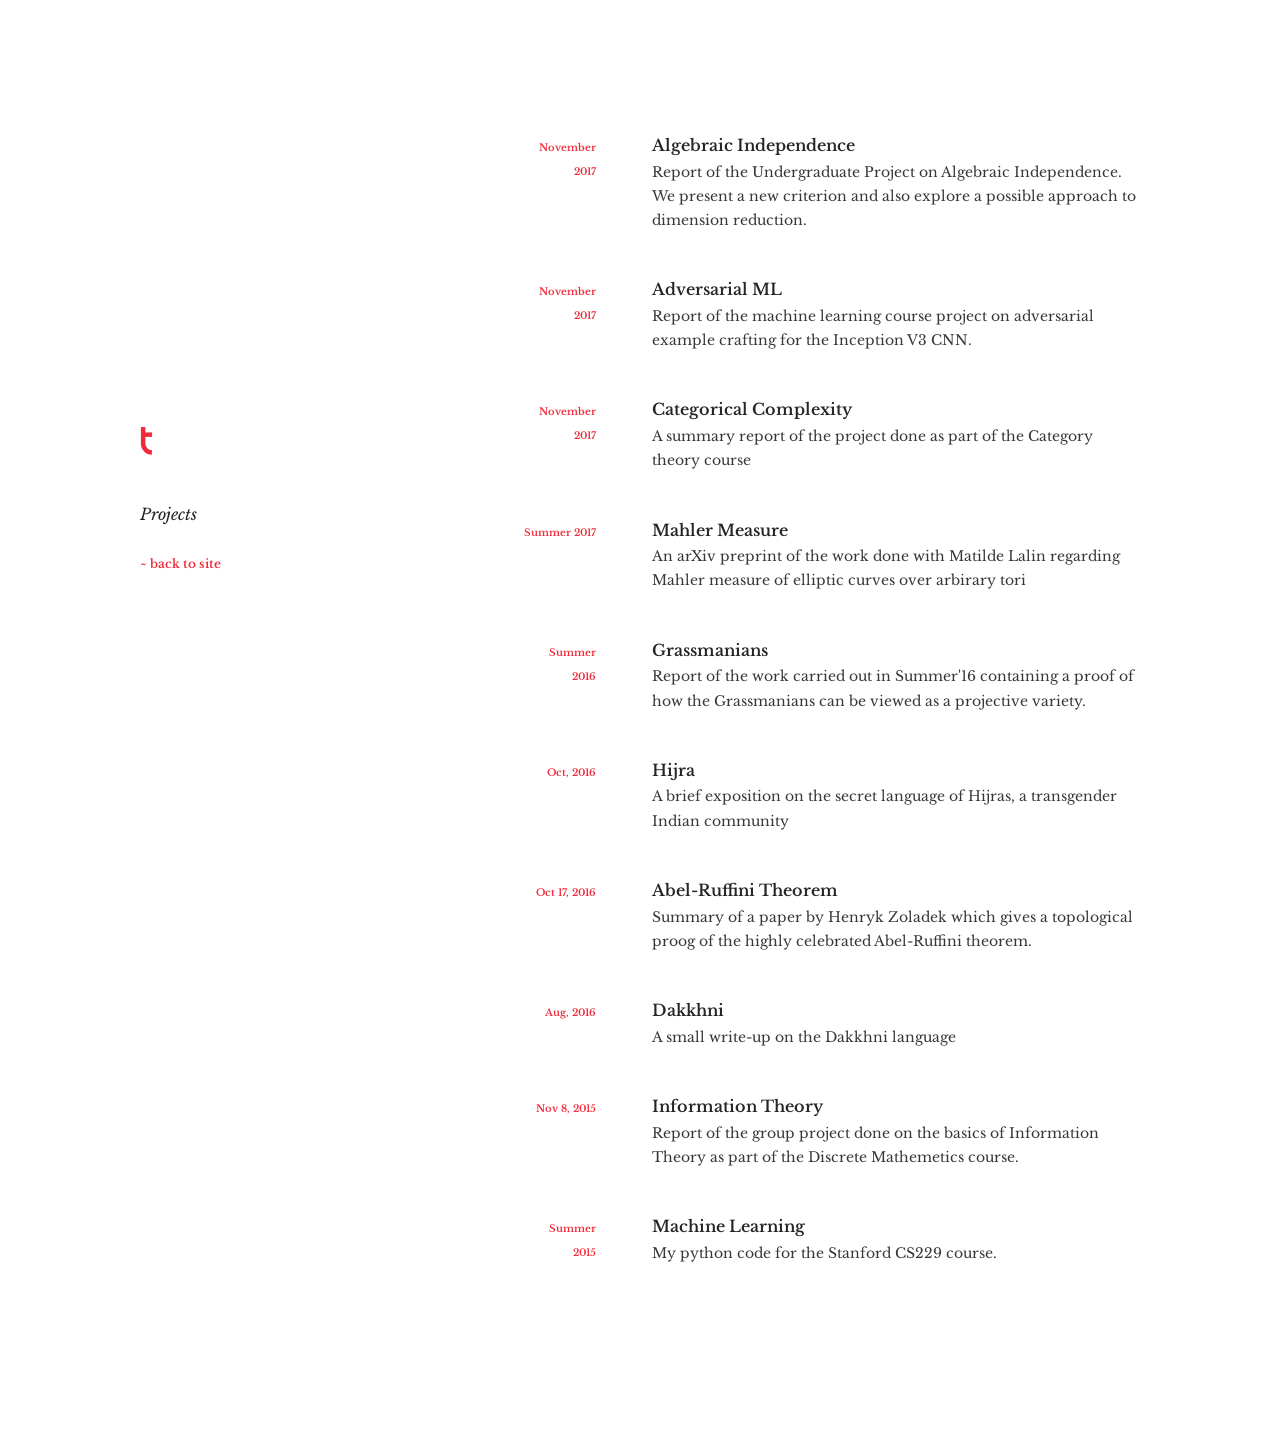
==== projects.html @ c18aa19c "Init" ====
<!DOCTYPE html>
<html lang=en">
  <head>
              <!-- Global site tag (gtag.js) - Google Analytics -->
<script async src="https://www.googletagmanager.com/gtag/js?id=UA-112183152-1"></script>
<script>
  window.dataLayer = window.dataLayer || [];
  function gtag(){dataLayer.push(arguments);}
  gtag('js', new Date());

  gtag('config', 'UA-112183152-1');
</script>
                                                                              
  <meta charset="utf-8">
  <meta http-equiv="X-UA-Compatible" content="IE=edge">
  <meta name="viewport" content="width=device-width, initial-scale=1">
  <meta name="description" content="">
  <meta name="author" content="Tushant Mittal">
  <title>Projects-Tushant Mittal</title>


  <meta property="og:title" content="What&#39;s in a name?">
  <meta property="og:description" content="">
  <meta property="og:url" content="https://mittaltushant.github.io/projects.html">
  
    <meta property="og:type" content="article">
  

  
    <meta property="article:published_time" content="2017-01-05T00:00:00+00:00">
  

  
    <meta name="twitter:site" content="@mittaltushant">
  

  <link rel="icon" type="image/png" href="/favicon-32x32.png" sizes="32x32">
  <link rel="icon" type="image/png" href="/favicon-16x16.png" sizes="16x16">

  <link rel="canonical" href="projects.html">
  <link href="https://maxcdn.bootstrapcdn.com/font-awesome/4.7.0/css/font-awesome.min.css" rel="stylesheet">
  <link href="https://fonts.googleapis.com/css?family=Inconsolata:400,700|Libre+Baskerville:400,400i,700" rel="stylesheet">
  <link rel="stylesheet" href="tushant.css">


</head>

  <body>
    <div class="wrapper">
      <header>
  <div class="logo">
    <a href="http://mittaltushant.github.io">
    <svg aria-hidden="true" role="img" width="46" height="61" viewBox="0 0 103 136" cwidth="46" height="61" viewBox="0 0 103 136"lass="letter letter-t letter-1" style="opacity: 1; transition: opacity 1s;"><path d="m 27 57 m 0 -20 a 20 20 0 1 1 0 40 a 20 20 0 1 1 0 -40" stroke-width="10" stroke-linecap="butt" stroke="#F22939" fill="none" style="stroke-dashoffset: 251.363; stroke-dasharray: 125.681, 188.522, 32.4204;"></path><path d="m 7 0 l 0 114" stroke-width="10" stroke-linecap="butt" stroke="#F22939" fill="none" style="stroke-dashoffset: 228; stroke-dasharray: 114, 134, 37;"></path><path d="m 0 37 l 54 0" stroke-width="10" stroke-linecap="butt" stroke="#F22939" fill="none" style="stroke-dashoffset: 108; stroke-dasharray: 54, 61, 20;"></path></svg></a> 
    <div class="under under-small">
      <h2 itemprop="name headline"><em>Projects</em></h2>
      <a class="back accent" href="http://mittaltushant.github.io">~ back to site</a>
    </div>
  </div>
  <hr />
</header>
<main>
<ul>


   <li>
        <a class="post" href="projects/ugp.pdf">
          <span class="accent fixed-date">November  2017</span>
          <div class="post-details">
            <h2>Algebraic Independence</h2>
            <p class="excerpt">Report of the Undergraduate Project on Algebraic Independence. We present a new criterion and also explore a possible approach to dimension reduction.</p>
          </div>
        </a>
      </li>

    <li>
        <a class="post" href="projects/ml_report.pdf">
          <span class="accent fixed-date">November  2017</span>
          <div class="post-details">
            <h2>Adversarial ML</h2>
            <p class="excerpt"> Report of the machine learning course project on adversarial example crafting for the Inception V3 CNN. </p>
          </div>
        </a>
      </li>

      <li>
        <a class="post" href="projects/category.pdf">
          <span class="accent fixed-date">November 2017</span>
          <div class="post-details">
            <h2>Categorical Complexity</h2>
            <p class="excerpt">A summary report of the project done as part of the Category theory course </p>
          </div>
        </a>
      </li>
      
      <li>
        <a class="post" href="projects/mahler.pdf">
          <span class="accent fixed-date">Summer 2017</span>
          <div class="post-details">
            <h2>Mahler Measure </h2>
            <p class="excerpt"> An arXiv preprint of the work done with  Matilde Lalin regarding Mahler measure of elliptic curves over arbirary tori</p>
          </div>
        </a>
      </li>
            
      <li>
        <a class="post" href="projects/grassmanians.pdf">
          <span class="accent fixed-date">Summer 2016</span>
          <div class="post-details">
            <h2>Grassmanians</h2>
            <p class="excerpt">Report of the work carried out in Summer'16 containing a proof of how the Grassmanians can be viewed as a projective variety. </p>
          </div>
        </a>
      </li>
        
<li>
        <a class="post" href="projects/hijra.pdf">
          <span class="accent fixed-date">Oct, 2016</span>
          <div class="post-details">
            <h2>Hijra</h2>
            <p class="excerpt"> A brief exposition on the secret language of Hijras, a transgender Indian community </p>
          </div>
        </a>
      </li>

  
      <li>
        <a class="post" href="projects/abel.pdf">
          <span class="accent fixed-date">Oct 17, 2016</span>
          <div class="post-details">
            <h2>Abel-Ruffini Theorem</h2>
            <p class="excerpt">Summary of a paper by Henryk Zoladek which gives a topological proog of the highly celebrated Abel-Ruffini theorem. </p>
          </div>
        </a>
      </li>

      <li>
        <a class="post" href="projects/dakkhni.pdf">
          <span class="accent fixed-date">Aug, 2016</span>
          <div class="post-details">
            <h2>Dakkhni</h2>
            <p class="excerpt"> A small write-up on the Dakkhni language </p>
          </div>
        </a>
      </li>


       <li>
        <a class="post" href="projects/info.pdf">
          <span class="accent fixed-date">Nov 8, 2015</span>
          <div class="post-details">
            <h2>Information Theory</h2>
            <p class="excerpt">Report of the group project done on the basics of Information Theory as part of the Discrete Mathemetics course.  </p>
          </div>
        </a>
      </li>

    

      <li>
        <a class="post" href="https://github.com/mittaltushant/stanford-ml">
          <span class="accent fixed-date">Summer 2015</span>
          <div class="post-details">
            <h2>Machine Learning</h2>
            <p class="excerpt"> My python code for the Stanford CS229 course. </p>
          </div>
        </a>
      </li>

      
      
    
    
    
  </ul>
</main>

    </div>
        <script src="js/t.js"></script>

  </body>
</html>
---- tushant.css ----
.highlight .hll {
  background-color: #FCF8C6; }

.highlight .c {
  color: #8F9493;
  font-style: italic; }

/* Comment */
.highlight .err {
  color: #F22939;
  background-color: #e3d2d2; }

/* Error */
.highlight .k {
  color: #242525;
  font-weight: bold; }

/* Keyword */
.highlight .o {
  color: #242525;
  font-weight: bold; }

/* Operator */
.highlight .cm {
  color: #8F9493;
  font-style: italic; }

/* Comment.Multiline */
.highlight .cp {
  color: #999999;
  font-weight: bold;
  font-style: italic; }

/* Comment.Preproc */
.highlight .c1 {
  color: #8F9493;
  font-style: italic; }

/* Comment.Single */
.highlight .cs {
  color: #999999;
  font-weight: bold;
  font-style: italic; }

/* Comment.Special */
.highlight .gd {
  color: #242525;
  background-color: #ffdddd; }

/* Generic.Deleted */
.highlight .ge {
  color: #242525;
  font-style: italic; }

/* Generic.Emph */
.highlight .gr {
  color: #DC2634; }

/* Generic.Error */
.highlight .gh {
  color: #999999; }

/* Generic.Heading */
.highlight .gi {
  color: #242525;
  background-color: #ddffdd; }

/* Generic.Inserted */
.highlight .go {
  color: #888888; }

/* Generic.Output */
.highlight .gp {
  color: #555555; }

/* Generic.Prompt */
.highlight .gs {
  font-weight: bold; }

/* Generic.Strong */
.highlight .gu {
  color: #aaaaaa; }

/* Generic.Subheading */
.highlight .gt {
  color: #DC2634; }

/* Generic.Traceback */
.highlight .kc {
  color: #242525;
  font-weight: bold; }

/* Keyword.Constant */
.highlight .kd {
  color: #242525;
  font-weight: bold; }

/* Keyword.Declaration */
.highlight .kn {
  color: #242525;
  font-weight: bold; }

/* Keyword.Namespace */
.highlight .kp {
  color: #242525;
  font-weight: bold; }

/* Keyword.Pseudo */
.highlight .kr {
  color: #242525;
  font-weight: bold; }

/* Keyword.Reserved */
.highlight .kt {
  color: #404E7C;
  font-weight: bold; }

/* Keyword.Type */
.highlight .m {
  color: #39A2AE; }

/* Literal.Number */
.highlight .s {
  color: #EF2D56; }

/* Literal.String */
.highlight .na {
  color: #118B89; }

/* Name.Attribute */
.highlight .nb {
  color: #0582CA; }

/* Name.Builtin */
.highlight .nc {
  color: #404E7C;
  font-weight: bold; }

/* Name.Class */
.highlight .no {
  color: #118B89; }

/* Name.Constant */
.highlight .nd {
  color: #40403D;
  font-weight: bold; }

/* Name.Decorator */
.highlight .ni {
  color: #4A194C; }

/* Name.Entity */
.highlight .ne {
  color: #DC2634;
  font-weight: bold; }

/* Name.Exception */
.highlight .nf {
  color: #DC2634;
  font-weight: bold; }

/* Name.Function */
.highlight .nl {
  color: #DC2634;
  font-weight: bold; }

/* Name.Label */
.highlight .nn {
  color: #555555; }

/* Name.Namespace */
.highlight .nt {
  color: #1D2E73; }

/* Name.Tag */
.highlight .nv {
  color: #118B89; }

/* Name.Variable */
.highlight .ow {
  color: #242525;
  font-weight: bold; }

/* Operator.Word */
.highlight .w {
  color: #bbbbbb; }

/* Text.Whitespace */
.highlight .mf {
  color: #39A2AE; }

/* Literal.Number.Float */
.highlight .mh {
  color: #39A2AE; }

/* Literal.Number.Hex */
.highlight .mi {
  color: #39A2AE; }

/* Literal.Number.Integer */
.highlight .mo {
  color: #39A2AE; }

/* Literal.Number.Oct */
.highlight .sb {
  color: #EF2D56; }

/* Literal.String.Backtick */
.highlight .sc {
  color: #EF2D56; }

/* Literal.String.Char */
.highlight .sd {
  color: #EF2D56; }

/* Literal.String.Doc */
.highlight .s2 {
  color: #EF2D56; }

/* Literal.String.Double */
.highlight .se {
  color: #EF2D56; }

/* Literal.String.Escape */
.highlight .sh {
  color: #EF2D56; }

/* Literal.String.Heredoc */
.highlight .si {
  color: #EF2D56; }

/* Literal.String.Interpol */
.highlight .sx {
  color: #EF2D56; }

/* Literal.String.Other */
.highlight .sr {
  color: #5AA361; }

/* Literal.String.Regex */
.highlight .s1 {
  color: #EF2D56; }

/* Literal.String.Single */
.highlight .ss {
  color: #320D6D; }

/* Literal.String.Symbol */
.highlight .bp {
  color: #999999; }

/* Name.Builtin.Pseudo */
.highlight .vc {
  color: #118B89; }

/* Name.Variable.Class */
.highlight .vg {
  color: #118B89; }

/* Name.Variable.Global */
.highlight .vi {
  color: #118B89; }

/* Name.Variable.Instance */
.highlight .il {
  color: #39A2AE; }

/* Literal.Number.Integer.Long */
html {
  box-sizing: border-box; }

*,
*:before,
*:after {
  box-sizing: inherit; }

body,
html {
  height: 100%;
  margin: 0;
  padding: 0; }

body {
  color: #363838;
  font-family: "Libre Baskerville", serif; }

ul {
  list-style: none;
  margin: 0;
  padding: 0; }

li {
  margin: 0;
  padding: 0; }

.wrapper {
  margin: 0 auto;
  max-width: 1000px;
  min-height: 100%; }

h1,
h2 {
  color: #242525;
  margin: 0; }

h1 {
  font-size: 20px;
  letter-spacing: .5px;
  line-height: 1.73; }

h2 {
  font-size: 16px;
  font-weight: 600;
  line-height: 1.73; }

em {
  font-weight: 400; }

a {
  color: inherit;
  text-decoration: none; }

.accent {
  color: #f22939; }

main {
  margin: 0 0 0 auto;
  padding: 132px 0;
  width: 616px; }
  @media only screen and (max-width: 1080px) {
    main {
      margin: 0 auto;
      padding: 40px 0; } }
  @media only screen and (max-width: 700px) {
    main {
      padding: 32px 16px;
      width: 100%; } }

.fixed-date {
  -ms-flex-negative: 0;
      flex-shrink: 0;
  font-size: 10px;
  font-weight: 600;
  line-height: 2.4;
  margin: 4px 0 0;
  text-align: right;
  width: 72px; }
  @media only screen and (max-width: 700px) {
    .fixed-date {
      margin: 7px 0 0;
      -webkit-box-ordinal-group: 3;
          -ms-flex-order: 2;
              order: 2;
      text-align: left;
      width: auto; } }
.icons {
  -ms-flex-negative: 0;
      flex-shrink: 0;
  font-size: 25px;
  font-weight: 600;
  line-height: 1.4;
  margin: 4px 9px 0;
  text-align: right;
  width: 72px; }
  @media only screen and (max-width: 700px) {
    .icons {
      margin: 7px 0 0;
      -webkit-box-ordinal-group: 3;
          -ms-flex-order: 2;
              order: 2;
      text-align: left;
      width: auto; } }

.date {
  font-size: 10px;
  font-weight: 400;
  line-height: 2.4;
  margin: 0; }
  @media only screen and (max-width: 700px) {
    .date {
      position: absolute;
      right: 16px;
      top: 16px; } }

.post {
  display: -webkit-box;
  display: -ms-flexbox;
  display: flex;
  -webkit-box-orient: horizontal;
  -webkit-box-direction: normal;
      -ms-flex-direction: row;
          flex-direction: row;
  -webkit-box-pack: justify;
      -ms-flex-pack: justify;
          justify-content: space-between;
  margin: 0 0 44px; }
  @media only screen and (max-width: 700px) {
    .post {
      -webkit-box-orient: vertical;
      -webkit-box-direction: normal;
          -ms-flex-direction: column;
              flex-direction: column; } }

.post-details {
  width: 488px; }
  @media only screen and (max-width: 700px) {
    .post-details {
      width: 100%; } }

.excerpt {
  font-size: 14px;
  line-height: 1.73;
  margin: 0; }

header {
  -webkit-box-align: center;
      -ms-flex-align: center;
          align-items: center;
  display: -webkit-box;
  display: -ms-flexbox;
  display: flex;
  height: 100vh;
  position: fixed; }
  @media only screen and (max-width: 1080px) {
    header {
      -webkit-box-align: stretch;
          -ms-flex-align: stretch;
              align-items: stretch;
      display: block;
      height: auto;
      position: static; } }

.logo {
  height: auto;
  position: relative; }
  @media only screen and (max-width: 1080px) {
    .logo {
      -webkit-box-align: center;
          -ms-flex-align: center;
              align-items: center;
      display: -webkit-box;
      display: -ms-flexbox;
      display: flex;
      margin: 56px auto 40px;
      width: 616px;
      padding: 56px 16px 0; }
       }
  @media only screen and (max-width: 700px) {
    .logo {
      margin: 0 0 24px;
      padding: 72px 16px 0;
      width: 100%; } }
  @media only screen and (max-width: 700px) {
    .logo.logo-closer-to-top-on-mobile {
      padding: 56px 16px 0; } }

hr {
  border: 0;
  display: none;
  height: 0;
  margin: 0; }
  @media only screen and (max-width: 1080px) {
    hr {
      background-color: #f22939;
      display: block;
      height: 1px;
      margin: 0 auto;
      width: 480px; } }
  @media only screen and (max-width: 700px) {
    hr {
      width: calc(100% - 168px); } }

.under {
  left: 0;
  position: absolute;
  width: 232px; }
  @media only screen and (max-width: 1080px) {
    .under {
      position: static;
      width: auto; } }

.under-large {
  top: 184px; }
  @media only screen and (max-width: 1080px) {
    .under-large {
      margin: 0 0 0 5px; } }
  @media only screen and (max-width: 700px) {
    .under-large {
      margin: 0 0 0 22px; } }

.under-small {
  top: 83px; }
  @media only screen and (max-width: 1080px) {
    .under-small {
      margin: 0 0 0 22px;
      padding: 0 68px 0 0; } }

article {
  font-size: 16px;
  line-height: 1.73;
  text-align: justify; }
  article h2 {
    color: #f22939;
    font-size: 20px;
    font-style: italic;
    font-weight: 400;
    margin: 0;
    padding: 28px 0; }
  article p {
    margin: 0 0 28px; }
  article a {
    color: #f22939; }

.social {
  -webkit-box-align: center;
      -ms-flex-align: center;
          align-items: center;
  display: -webkit-box;
  display: -ms-flexbox;
  display: flex;
  margin: 16px 0 0; }
  .social a {
    font-size: 16px;
    margin: 0 16px 0 0; }
    .social a.make-mail-smaller {
      font-size: 14px; }
  @media only screen and (max-width: 1080px) {
    .social {
      margin: 10px 0 0; } }

.back {
  display: block;
  font-size: 12px;
  font-weight: 600;
  line-height: 2;
  margin: 24px 0 0; }
  @media only screen and (max-width: 1080px) {
    .back {
      margin: 0;
      position: absolute;
      right: 0;
      top: 0; } }
  @media only screen and (max-width: 700px) {
    .back {
      left: 16px;
      right: auto;
      top: 16px; } }

.highlight {
  margin: 0 0 24px;
  padding: 0 0 0 52px; }
  .highlight pre {
    line-height: 20px;
    margin: 0;
    overflow: scroll; }
  .highlight code {
    font-family: "Inconsolata", monospace;
    font-size: 14px; }

svg {
  -ms-flex-negative: 0;
      flex-shrink: 0; }

      /* Animated t */
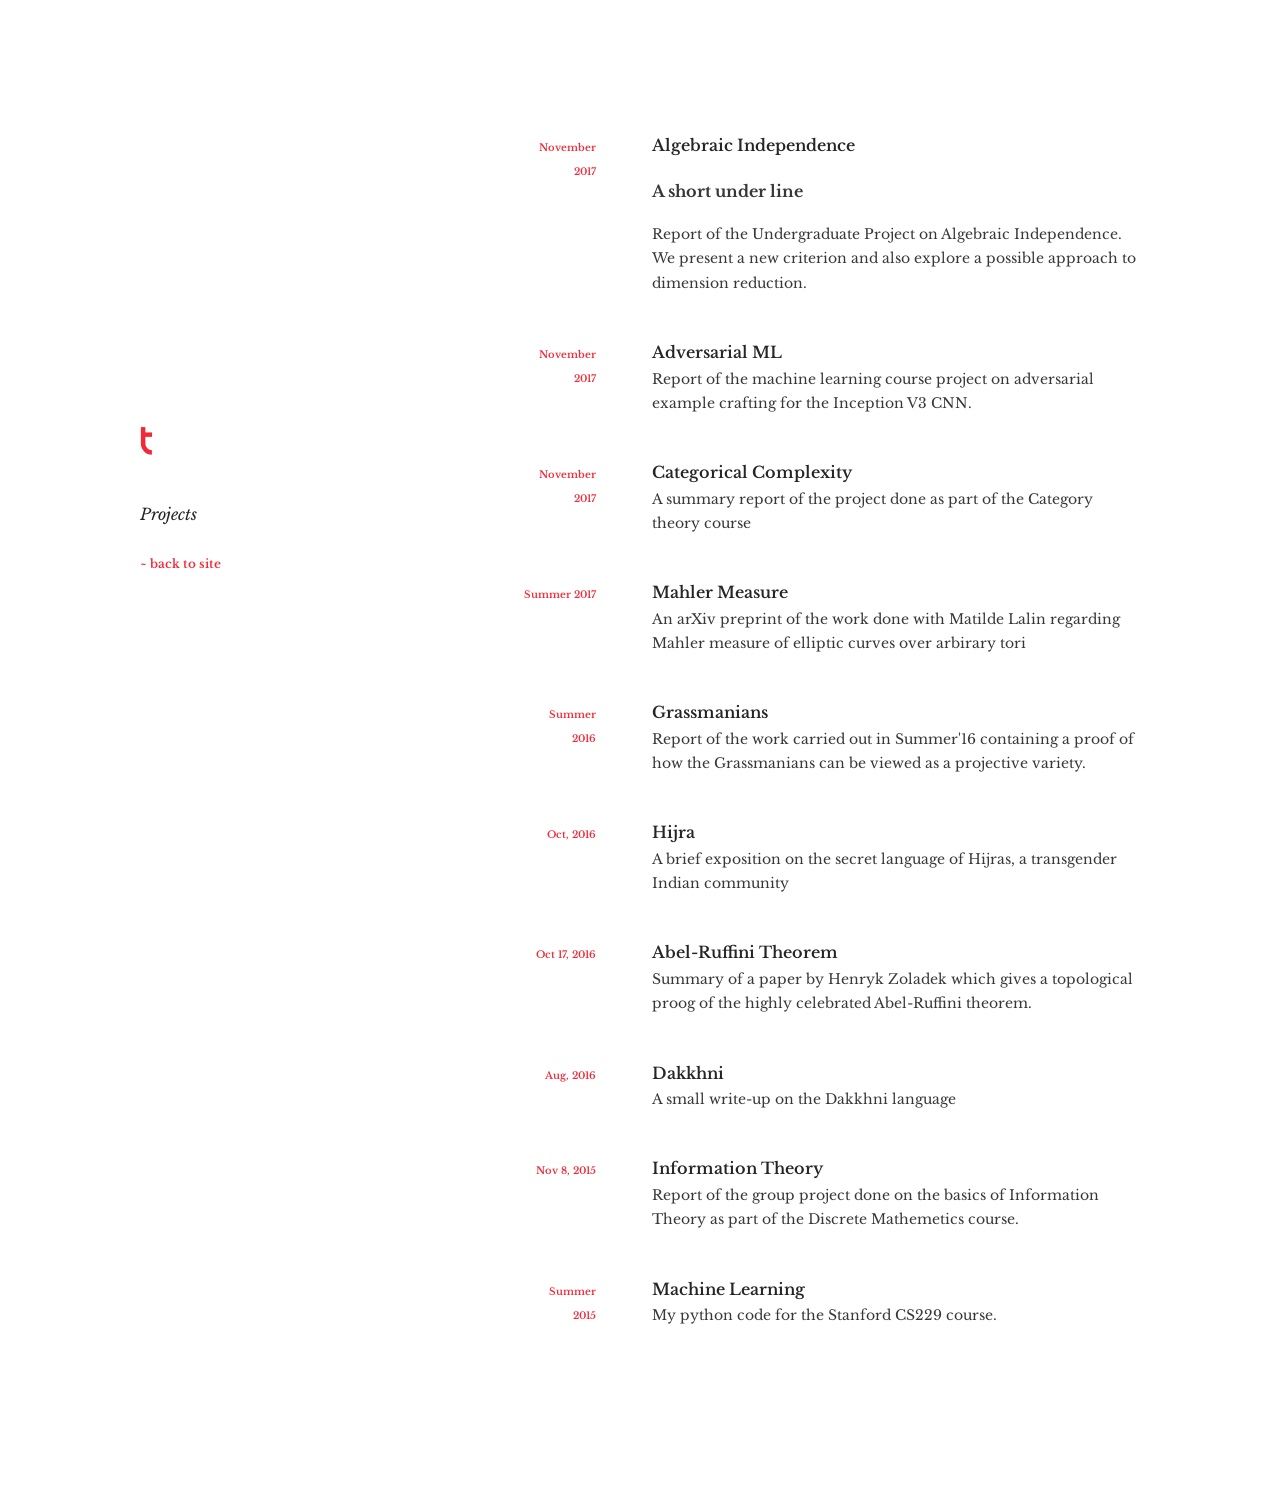
==== commit 603013c4: "Landing page.." ====
--- a/projects.html
+++ b/projects.html
@@ -68,6 +68,7 @@
           <span class="accent fixed-date">November  2017</span>
           <div class="post-details">
             <h2>Algebraic Independence</h2>
+            <h4>A short under line</h4>
             <p class="excerpt">Report of the Undergraduate Project on Algebraic Independence. We present a new criterion and also explore a possible approach to dimension reduction.</p>
           </div>
         </a>
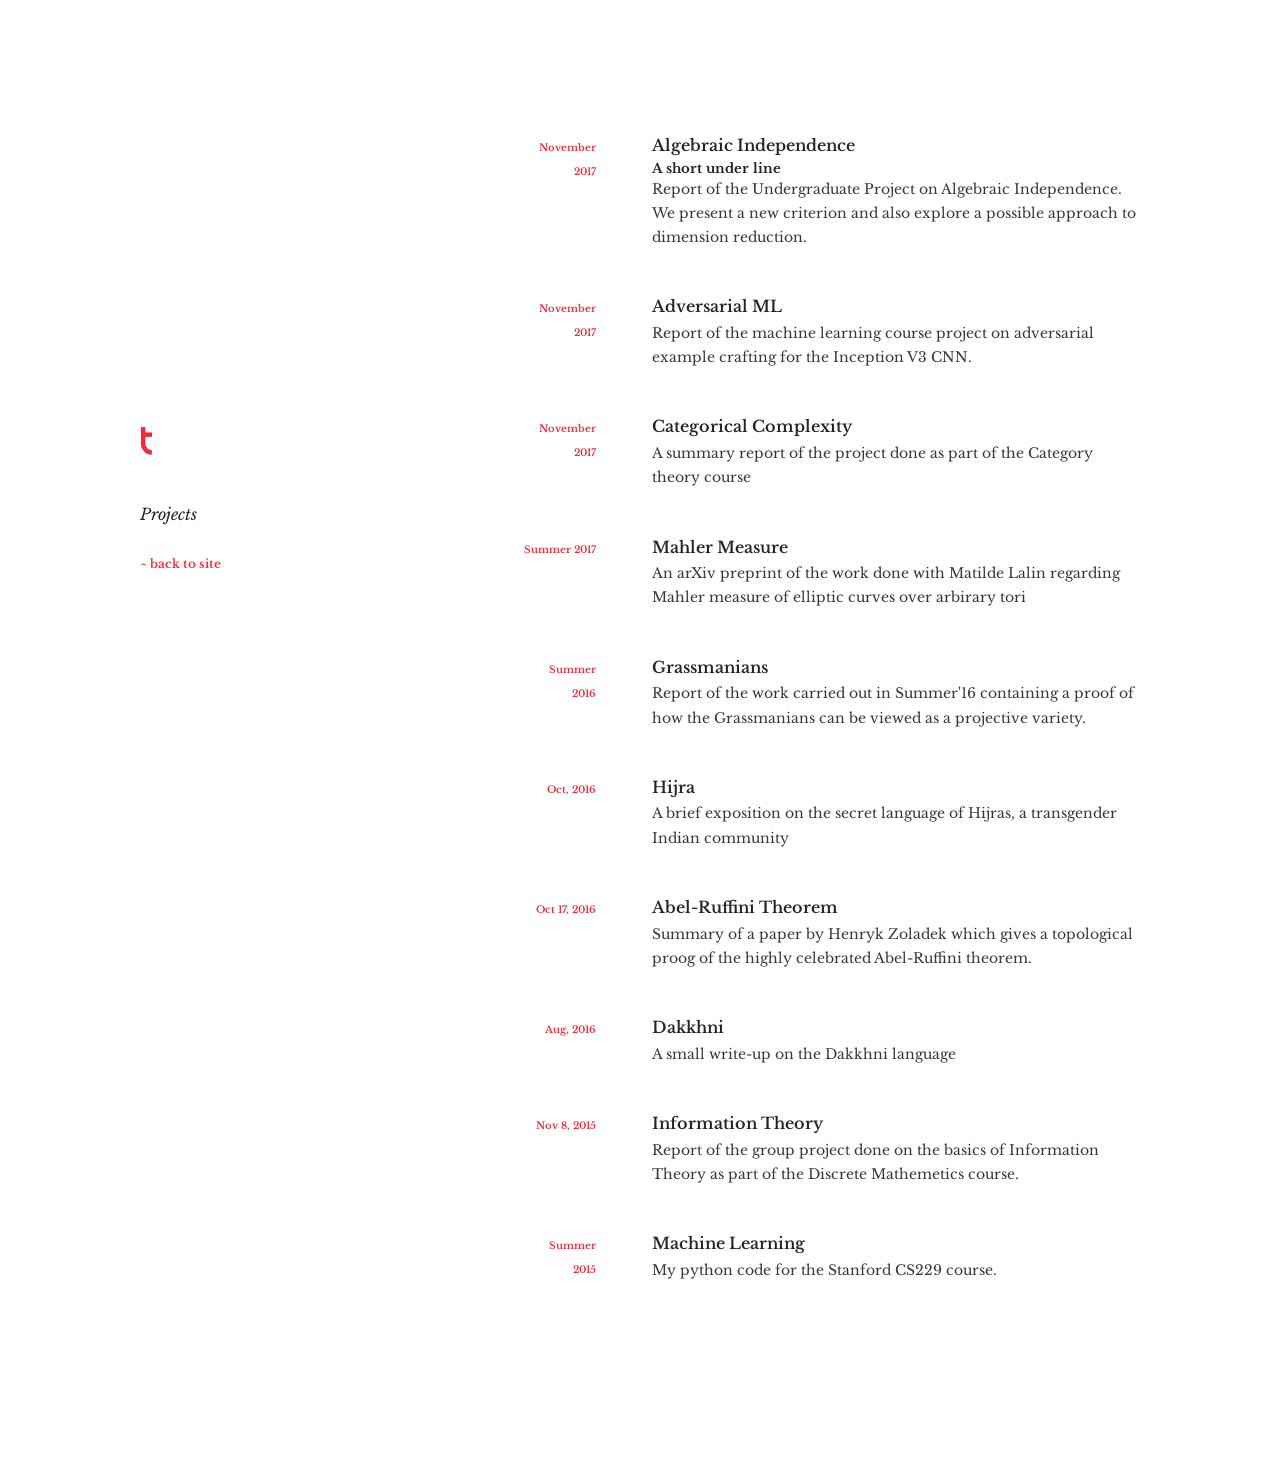
==== commit 7e41a89e: "Editing..." ====
--- a/projects.html
+++ b/projects.html
@@ -68,7 +68,7 @@
           <span class="accent fixed-date">November  2017</span>
           <div class="post-details">
             <h2>Algebraic Independence</h2>
-            <h4>A short under line</h4>
+            <h5>A short under line</h5>
             <p class="excerpt">Report of the Undergraduate Project on Algebraic Independence. We present a new criterion and also explore a possible approach to dimension reduction.</p>
           </div>
         </a>
--- a/tushant.css
+++ b/tushant.css
@@ -299,7 +299,7 @@
   min-height: 100%; }
 
 h1,
-h2 {
+h2,h5 {
   color: #242525;
   margin: 0; }
 
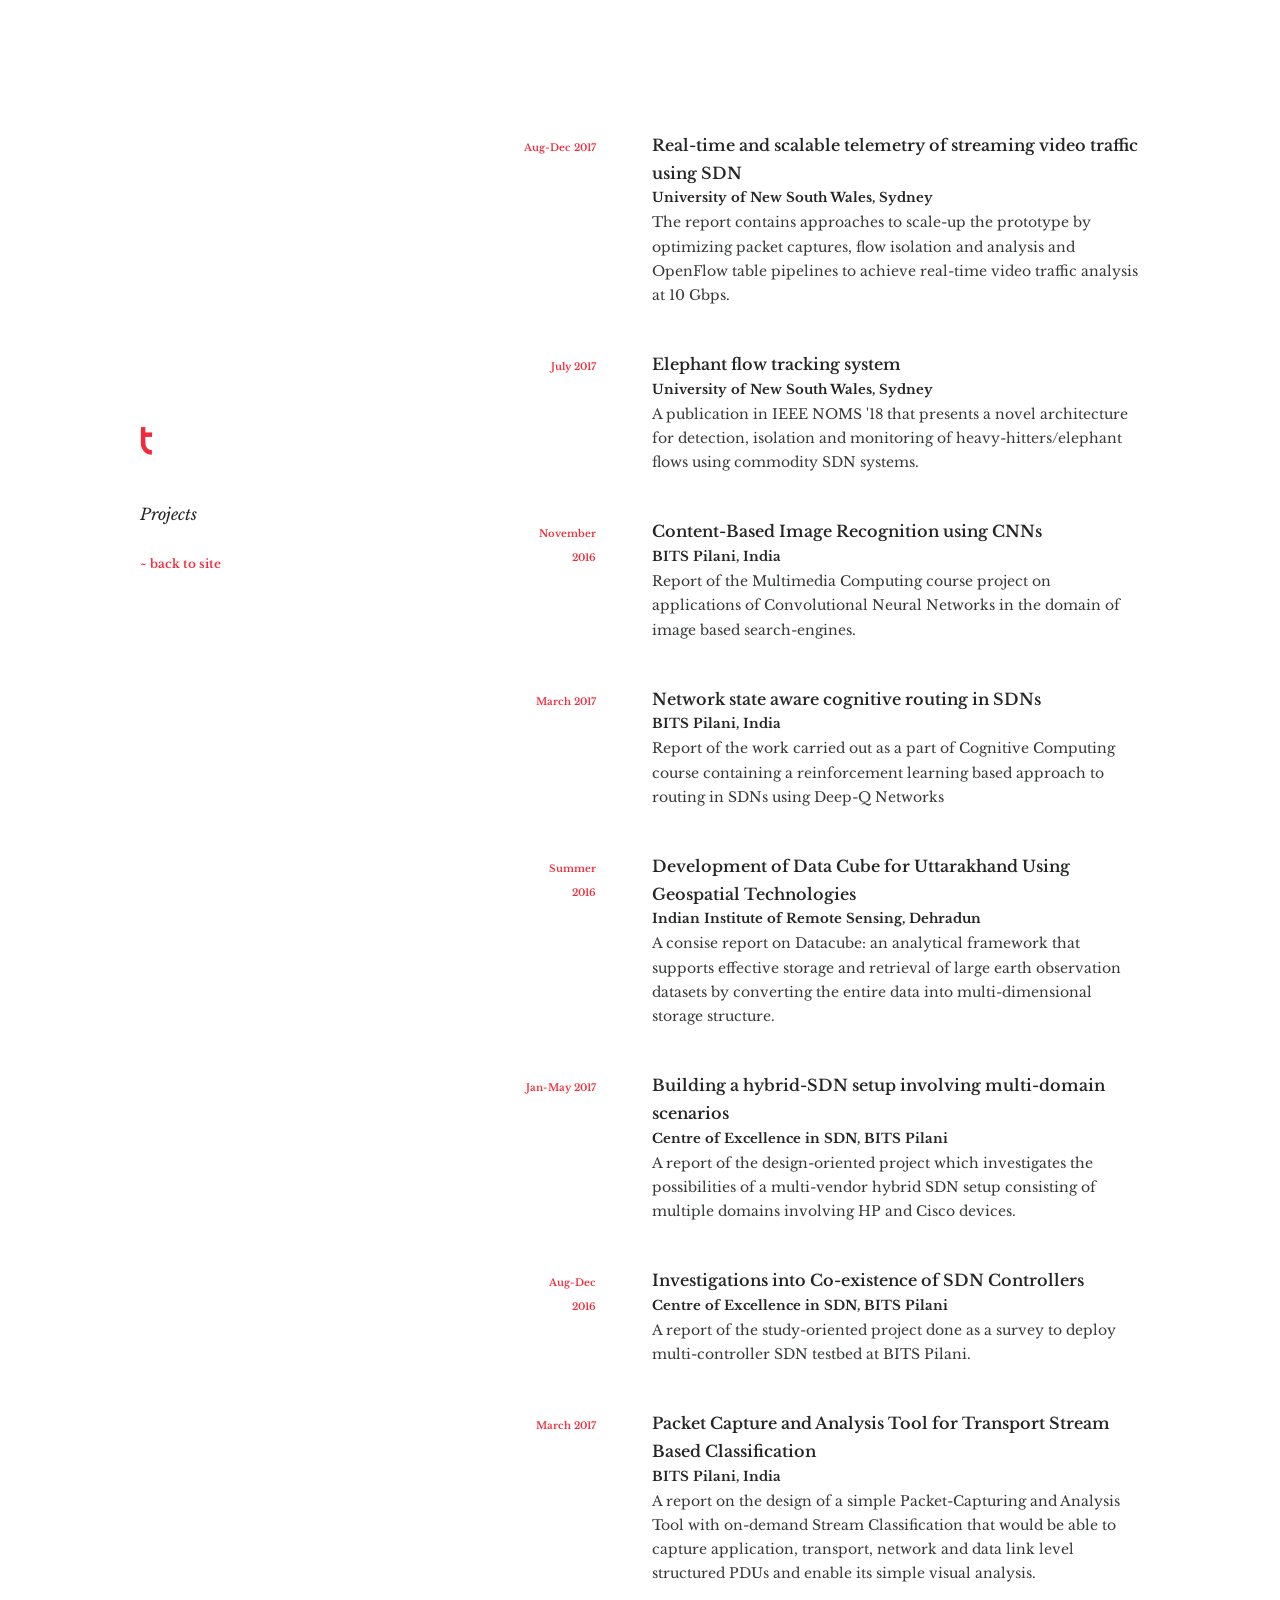
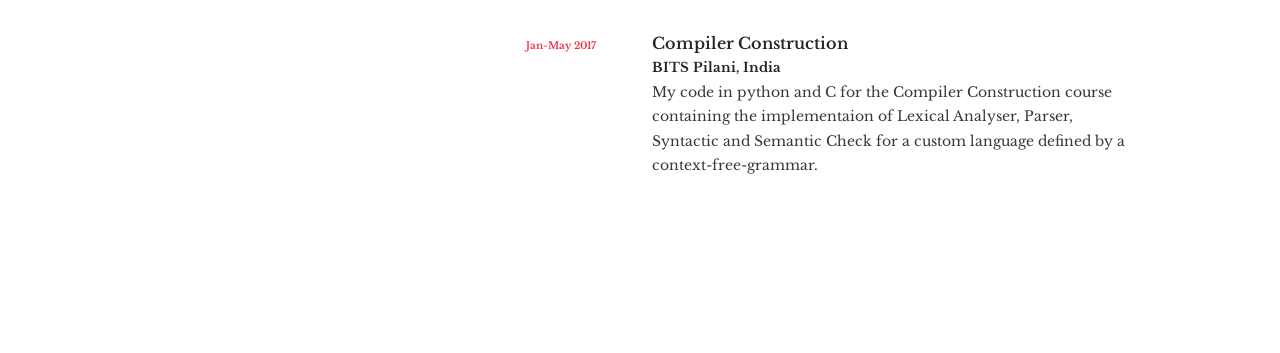
==== commit 5da7553d: "Editing..." ====
--- a/projects.html
+++ b/projects.html
@@ -64,106 +64,101 @@
 
 
    <li>
-        <a class="post" href="projects/ugp.pdf">
-          <span class="accent fixed-date">November  2017</span>
+        <a class="post" href="projects/thesis.pdf">
+          <span class="accent fixed-date">Aug-Dec 2017</span>
           <div class="post-details">
-            <h2>Algebraic Independence</h2>
-            <h5>A short under line</h5>
-            <p class="excerpt">Report of the Undergraduate Project on Algebraic Independence. We present a new criterion and also explore a possible approach to dimension reduction.</p>
+            <h2>Real-time and scalable telemetry of streaming video traffic using SDN</h2>
+            <h5>University of New South Wales, Sydney</h5>
+            <p class="excerpt">The report contains approaches to scale-up the prototype by optimizing packet captures, flow isolation and analysis and OpenFlow table pipelines to achieve real-time video traffic analysis at 10 Gbps.</p>
+          </div>
+        </a>
+      </li>
+
+  <li>
+        <a class="post" href="projects/noms.pdf">
+          <span class="accent fixed-date">July  2017</span>
+          <div class="post-details">
+            <h2>Elephant flow tracking system</h2>
+            <h5>University of New South Wales, Sydney</h5>
+            <p class="excerpt">A publication in IEEE NOMS '18 that presents a novel architecture for detection, isolation and monitoring of heavy-hitters/elephant flows using commodity SDN systems.</p>
           </div>
         </a>
       </li>
 
     <li>
-        <a class="post" href="projects/ml_report.pdf">
-          <span class="accent fixed-date">November  2017</span>
+        <a class="post" href="projects/cbir_cnn.pdf">
+          <span class="accent fixed-date">November  2016</span>
           <div class="post-details">
-            <h2>Adversarial ML</h2>
-            <p class="excerpt"> Report of the machine learning course project on adversarial example crafting for the Inception V3 CNN. </p>
+            <h2>Content-Based Image Recognition using CNNs</h2>
+            <h5>BITS Pilani, India</h5>
+            <p class="excerpt"> Report of the Multimedia Computing course project on applications of Convolutional Neural Networks in the domain of image based search-engines. </p>
           </div>
         </a>
       </li>
 
       <li>
-        <a class="post" href="projects/category.pdf">
-          <span class="accent fixed-date">November 2017</span>
+        <a class="post" href="projects/cognitive.pdf">
+          <span class="accent fixed-date">March 2017</span>
           <div class="post-details">
-            <h2>Categorical Complexity</h2>
-            <p class="excerpt">A summary report of the project done as part of the Category theory course </p>
-          </div>
-        </a>
-      </li>
-      
-      <li>
-        <a class="post" href="projects/mahler.pdf">
-          <span class="accent fixed-date">Summer 2017</span>
-          <div class="post-details">
-            <h2>Mahler Measure </h2>
-            <p class="excerpt"> An arXiv preprint of the work done with  Matilde Lalin regarding Mahler measure of elliptic curves over arbirary tori</p>
-          </div>
-        </a>
-      </li>
-            
-      <li>
-        <a class="post" href="projects/grassmanians.pdf">
-          <span class="accent fixed-date">Summer 2016</span>
-          <div class="post-details">
-            <h2>Grassmanians</h2>
-            <p class="excerpt">Report of the work carried out in Summer'16 containing a proof of how the Grassmanians can be viewed as a projective variety. </p>
-          </div>
-        </a>
-      </li>
-        
-<li>
-        <a class="post" href="projects/hijra.pdf">
-          <span class="accent fixed-date">Oct, 2016</span>
-          <div class="post-details">
-            <h2>Hijra</h2>
-            <p class="excerpt"> A brief exposition on the secret language of Hijras, a transgender Indian community </p>
-          </div>
-        </a>
-      </li>
-
-  
-      <li>
-        <a class="post" href="projects/abel.pdf">
-          <span class="accent fixed-date">Oct 17, 2016</span>
-          <div class="post-details">
-            <h2>Abel-Ruffini Theorem</h2>
-            <p class="excerpt">Summary of a paper by Henryk Zoladek which gives a topological proog of the highly celebrated Abel-Ruffini theorem. </p>
+            <h2>Network state aware cognitive routing in SDNs</h2>
+            <h5>BITS Pilani, India</h5>
+            <p class="excerpt">Report of the work carried out as a part of Cognitive Computing course containing a reinforcement learning based approach to routing in SDNs using Deep-Q Networks</p>
           </div>
         </a>
       </li>
 
       <li>
-        <a class="post" href="projects/dakkhni.pdf">
-          <span class="accent fixed-date">Aug, 2016</span>
+        <a class="post" href="projects/datacube.pdf">
+          <span class="accent fixed-date">Summer 2016</span>
           <div class="post-details">
-            <h2>Dakkhni</h2>
-            <p class="excerpt"> A small write-up on the Dakkhni language </p>
+            <h2>Development of Data Cube for Uttarakhand Using Geospatial Technologies</h2>
+            <h5>Indian Institute of Remote Sensing, Dehradun</h5>
+            <p class="excerpt">A consise report on Datacube: an analytical framework that supports effective storage and retrieval of large earth observation datasets by converting the entire data into multi-dimensional storage structure.</p>
           </div>
         </a>
       </li>
 
-
-       <li>
-        <a class="post" href="projects/info.pdf">
-          <span class="accent fixed-date">Nov 8, 2015</span>
+      <li>
+        <a class="post" href="projects/hybrid_sdn.pdf">
+          <span class="accent fixed-date">Jan-May 2017</span>
           <div class="post-details">
-            <h2>Information Theory</h2>
-            <p class="excerpt">Report of the group project done on the basics of Information Theory as part of the Discrete Mathemetics course.  </p>
+            <h2>Building a hybrid-SDN setup involving multi-domain scenarios </h2>
+            <h5>Centre of Excellence in SDN, BITS Pilani</h5>
+            <p class="excerpt"> A report of the design-oriented project which investigates the possibilities of a multi-vendor hybrid SDN setup consisting of multiple domains involving HP and Cisco devices.</p>
           </div>
         </a>
       </li>
 
-    
+      <li>
+        <a class="post" href="projects/coexistence.pdf">
+          <span class="accent fixed-date">Aug-Dec 2016</span>
+          <div class="post-details">
+            <h2>Investigations into Co-existence of SDN Controllers</h2>
+            <h5>Centre of Excellence in SDN, BITS Pilani</h5>
+            <p class="excerpt">A report of the study-oriented project done as a survey to deploy multi-controller SDN testbed at BITS Pilani.</p>
+          </div>
+        </a>
+      </li>
 
       <li>
-        <a class="post" href="https://github.com/mittaltushant/stanford-ml">
-          <span class="accent fixed-date">Summer 2015</span>
+        <a class="post" href="projects/packet.pdf">
+          <span class="accent fixed-date">March 2017</span>
           <div class="post-details">
-            <h2>Machine Learning</h2>
-            <p class="excerpt"> My python code for the Stanford CS229 course. </p>
+            <h2>Packet Capture and Analysis Tool for Transport Stream Based Classification</h2>
+            <h5>BITS Pilani, India</h5>
+            <p class="excerpt">A report on the design of a simple Packet-Capturing and Analysis Tool with on-demand Stream Classification that would be able to capture application, transport, network and data link level structured PDUs and enable its simple visual analysis.</p>
+          </div>
+        </a>
+      </li>
+      
+        
+      <li>
+        <a class="post" href="https://github.com/sharat910/Compiler-Construction">
+          <span class="accent fixed-date">Jan-May 2017</span>
+          <div class="post-details">
+            <h2>Compiler Construction</h2>
+            <h5>BITS Pilani, India</h5>
+            <p class="excerpt"> My code in python and C for the Compiler Construction course containing the implementaion of Lexical Analyser, Parser, Syntactic and Semantic Check for a custom language defined by a context-free-grammar.</p>
           </div>
         </a>
       </li>
--- a/tushant.css
+++ b/tushant.css
@@ -311,6 +311,9 @@
 h2 {
   font-size: 16px;
   font-weight: 600;
+  line-height: 1.73; }
+
+h5 {
   line-height: 1.73; }
 
 em {
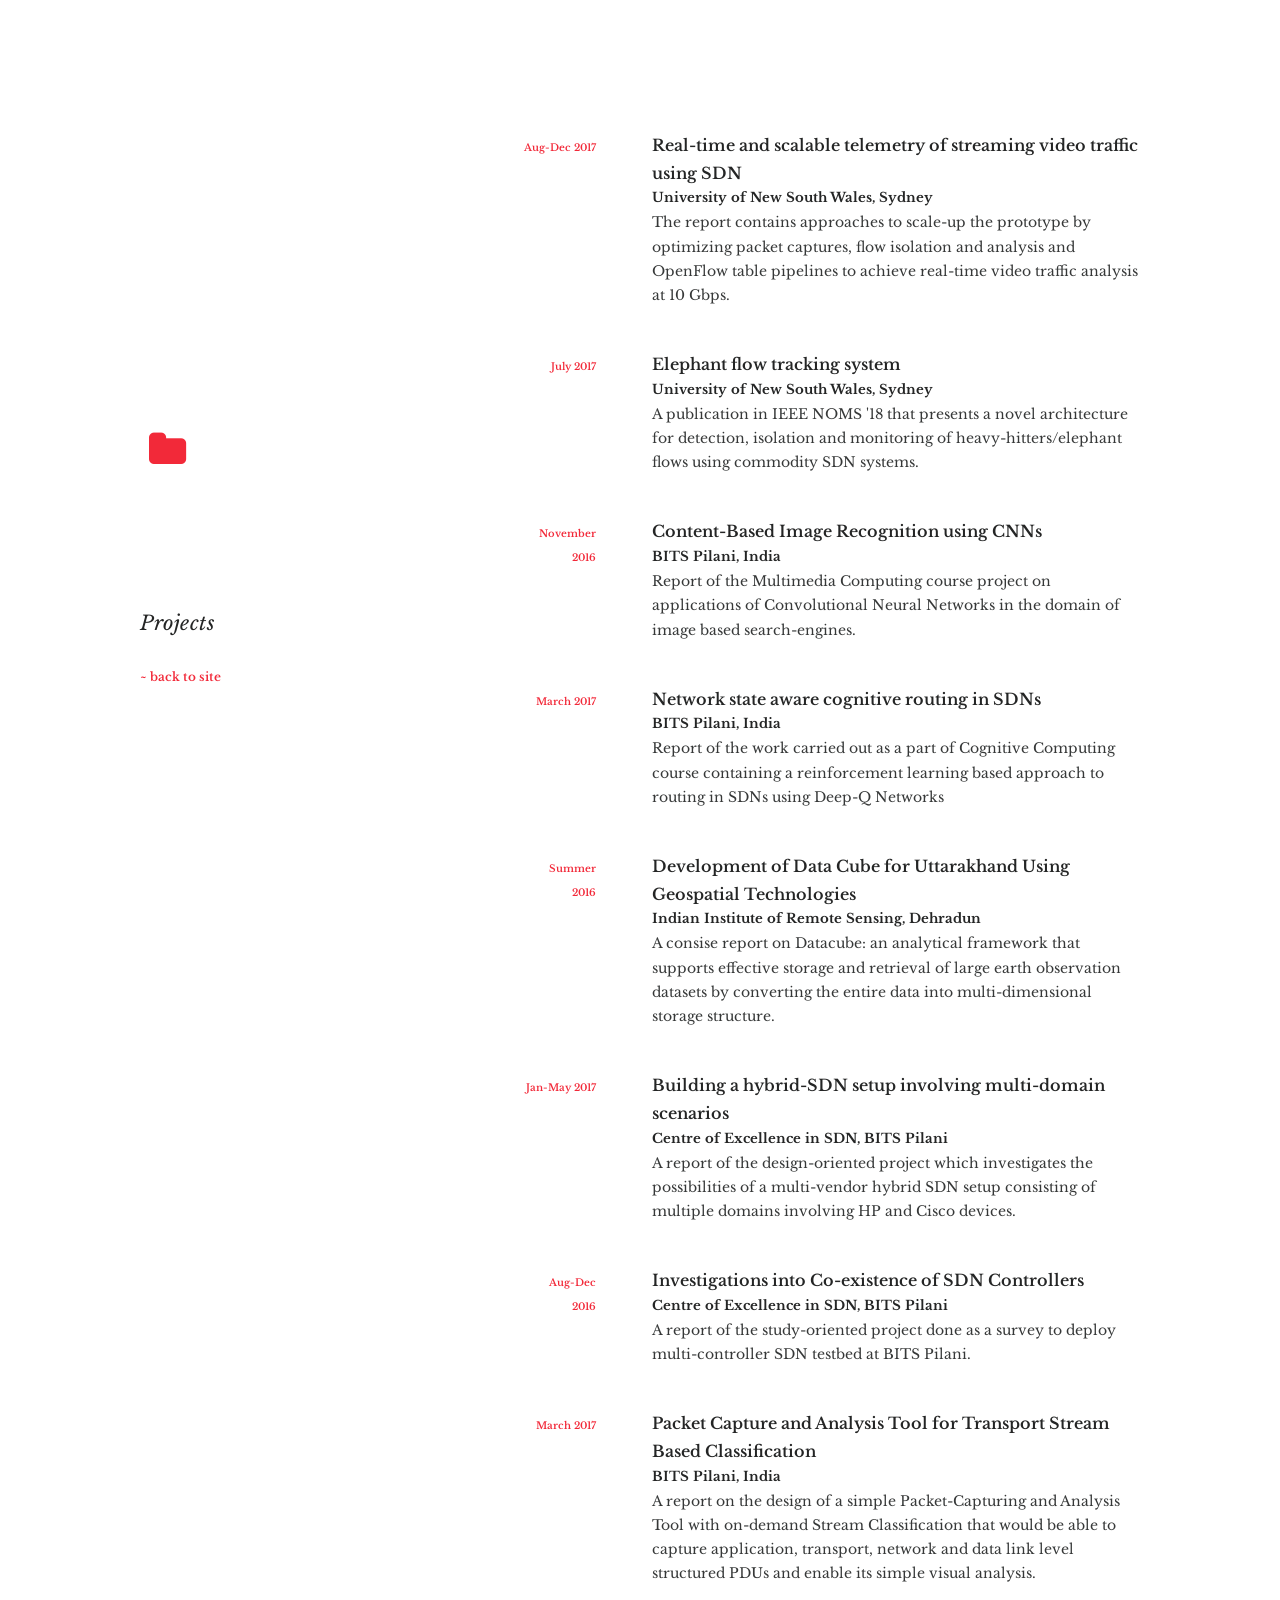
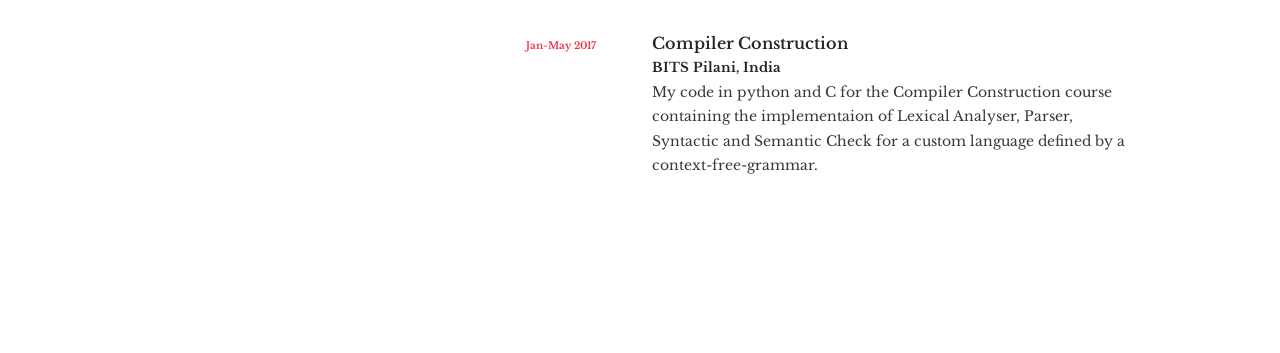
==== commit d4147783: "Editing..." ====
--- a/projects.html
+++ b/projects.html
@@ -50,11 +50,10 @@
     <div class="wrapper">
       <header>
   <div class="logo">
-    <a href="http://mittaltushant.github.io">
-    <svg aria-hidden="true" role="img" width="46" height="61" viewBox="0 0 103 136" cwidth="46" height="61" viewBox="0 0 103 136"lass="letter letter-t letter-1" style="opacity: 1; transition: opacity 1s;"><path d="m 27 57 m 0 -20 a 20 20 0 1 1 0 40 a 20 20 0 1 1 0 -40" stroke-width="10" stroke-linecap="butt" stroke="#F22939" fill="none" style="stroke-dashoffset: 251.363; stroke-dasharray: 125.681, 188.522, 32.4204;"></path><path d="m 7 0 l 0 114" stroke-width="10" stroke-linecap="butt" stroke="#F22939" fill="none" style="stroke-dashoffset: 228; stroke-dasharray: 114, 134, 37;"></path><path d="m 0 37 l 54 0" stroke-width="10" stroke-linecap="butt" stroke="#F22939" fill="none" style="stroke-dashoffset: 108; stroke-dasharray: 54, 61, 20;"></path></svg></a> 
-    <div class="under under-small">
-      <h2 itemprop="name headline"><em>Projects</em></h2>
-      <a class="back accent" href="http://mittaltushant.github.io">~ back to site</a>
+    <span class="accent icons-large"><i class="fa fa-folder"></i></span>
+    <div class="under under-large">
+      <h1 itemprop="name headline"><em>Projects</em></h1>
+      <a class="back accent" href="index.html">~ back to site</a>
     </div>
   </div>
   <hr />
--- a/tushant.css
+++ b/tushant.css
@@ -374,6 +374,24 @@
       text-align: left;
       width: auto; } }
 
+.icons-large {
+  -ms-flex-negative: 0;
+      flex-shrink: 0;
+  font-size: 40px;
+  font-weight: 600;
+  line-height: 1.4;
+  margin: 4px 9px 0;
+  text-align: right;
+  width: 96px; }
+  @media only screen and (max-width: 700px) {
+    .icons-large {
+      margin: 7px 0 0;
+      -webkit-box-ordinal-group: 3;
+          -ms-flex-order: 2;
+              order: 2;
+      text-align: left;
+      width: auto; } }
+
 .date {
   font-size: 10px;
   font-weight: 400;
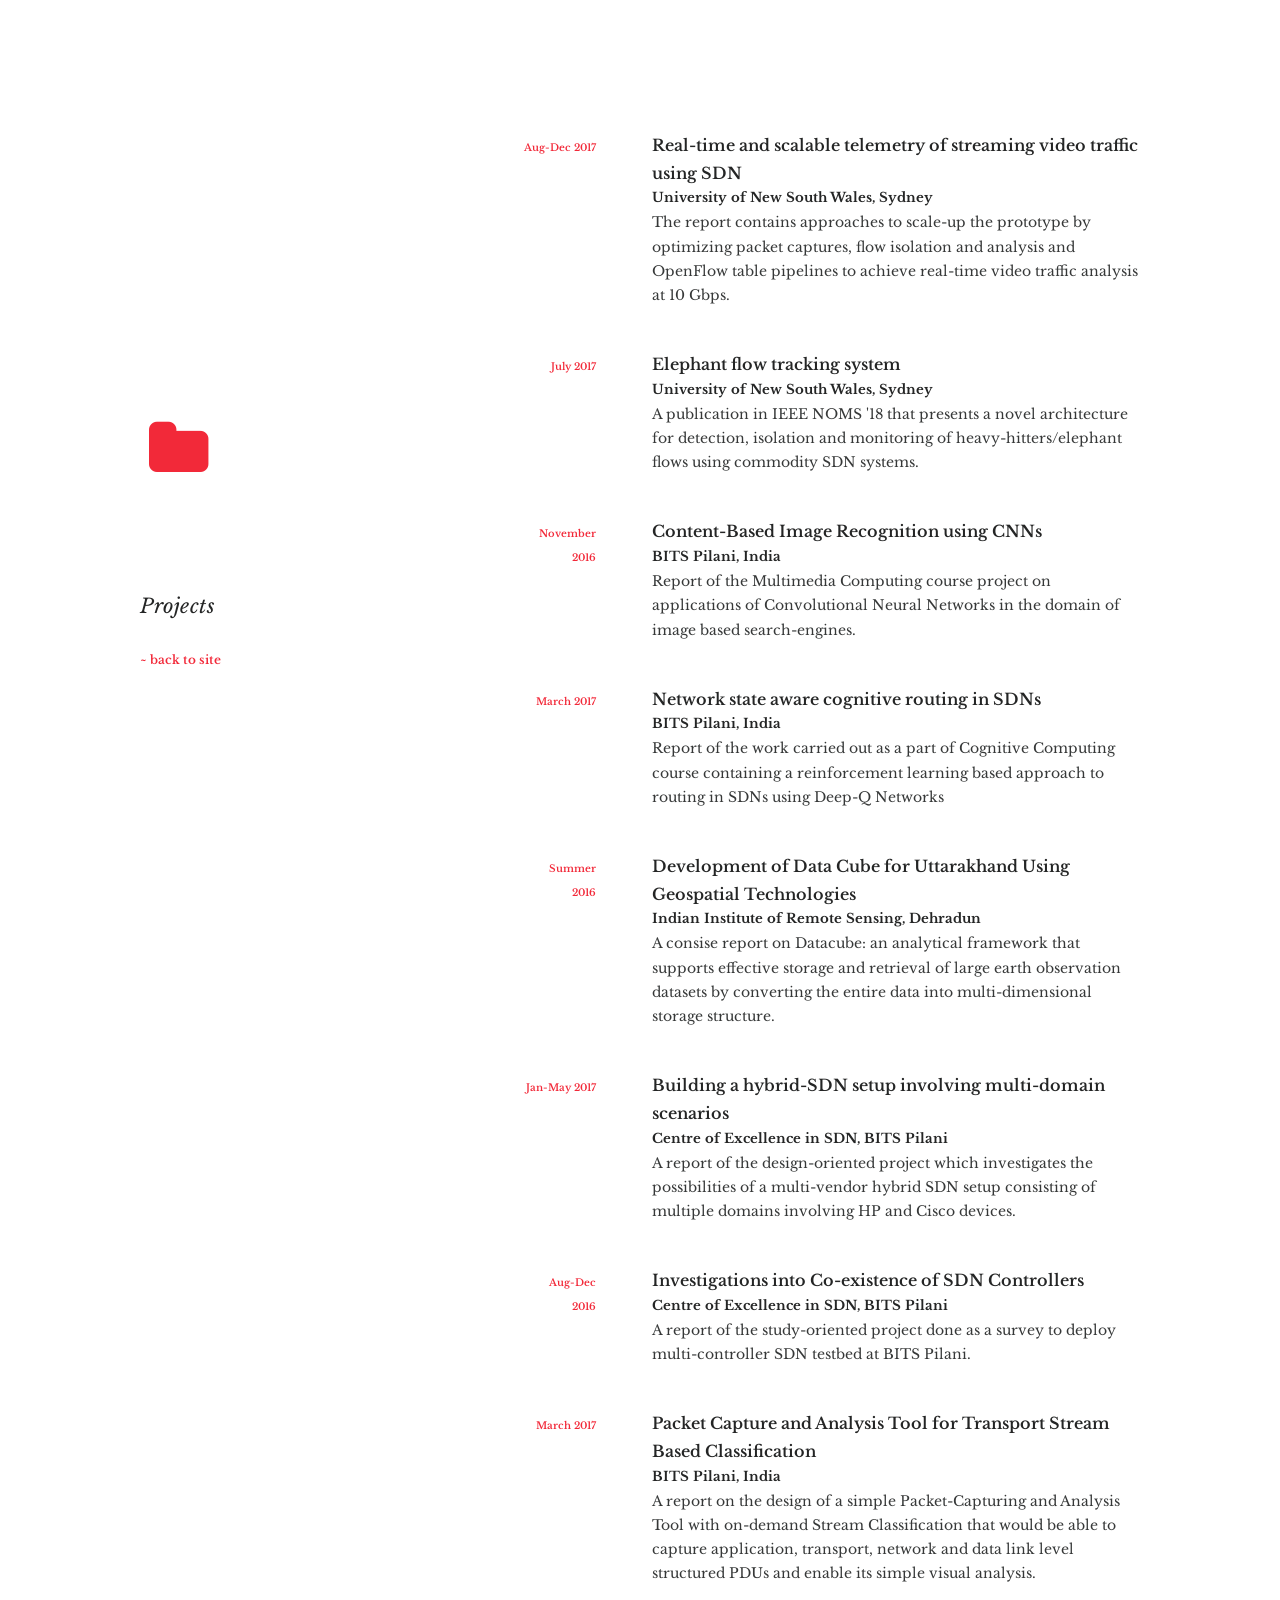
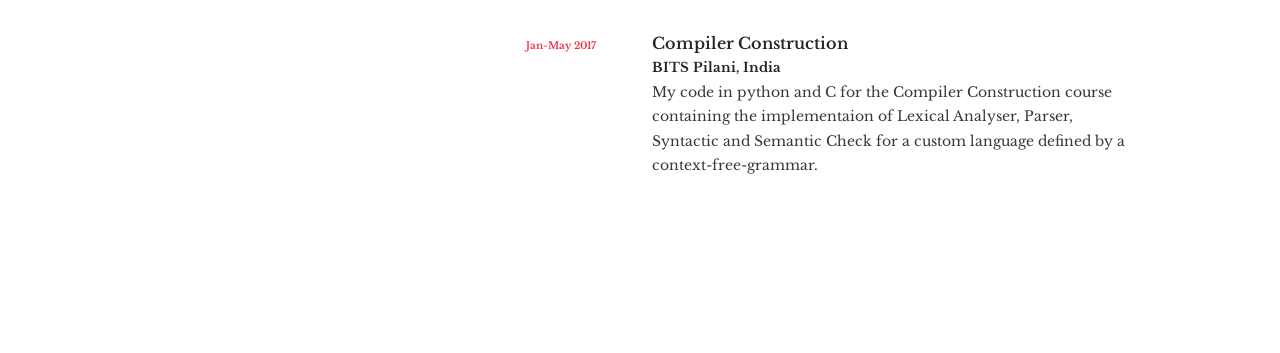
==== commit c22c9e76: "Editing..." ====
--- a/projects.html
+++ b/projects.html
@@ -49,11 +49,11 @@
   <body>
     <div class="wrapper">
       <header>
-  <div class="logo">
+  <div class="logo logo-closer-to-top-on-mobile"">
     <span class="accent icons-large"><i class="fa fa-folder"></i></span>
     <div class="under under-large">
       <h1 itemprop="name headline"><em>Projects</em></h1>
-      <a class="back accent" href="index.html">~ back to site</a>
+      <a class="back accent" href="/">~ back to site</a>
     </div>
   </div>
   <hr />
--- a/tushant.css
+++ b/tushant.css
@@ -377,12 +377,12 @@
 .icons-large {
   -ms-flex-negative: 0;
       flex-shrink: 0;
-  font-size: 40px;
+  font-size: 64px;
   font-weight: 600;
   line-height: 1.4;
   margin: 4px 9px 0;
   text-align: right;
-  width: 96px; }
+  width: 72px; }
   @media only screen and (max-width: 700px) {
     .icons-large {
       margin: 7px 0 0;
